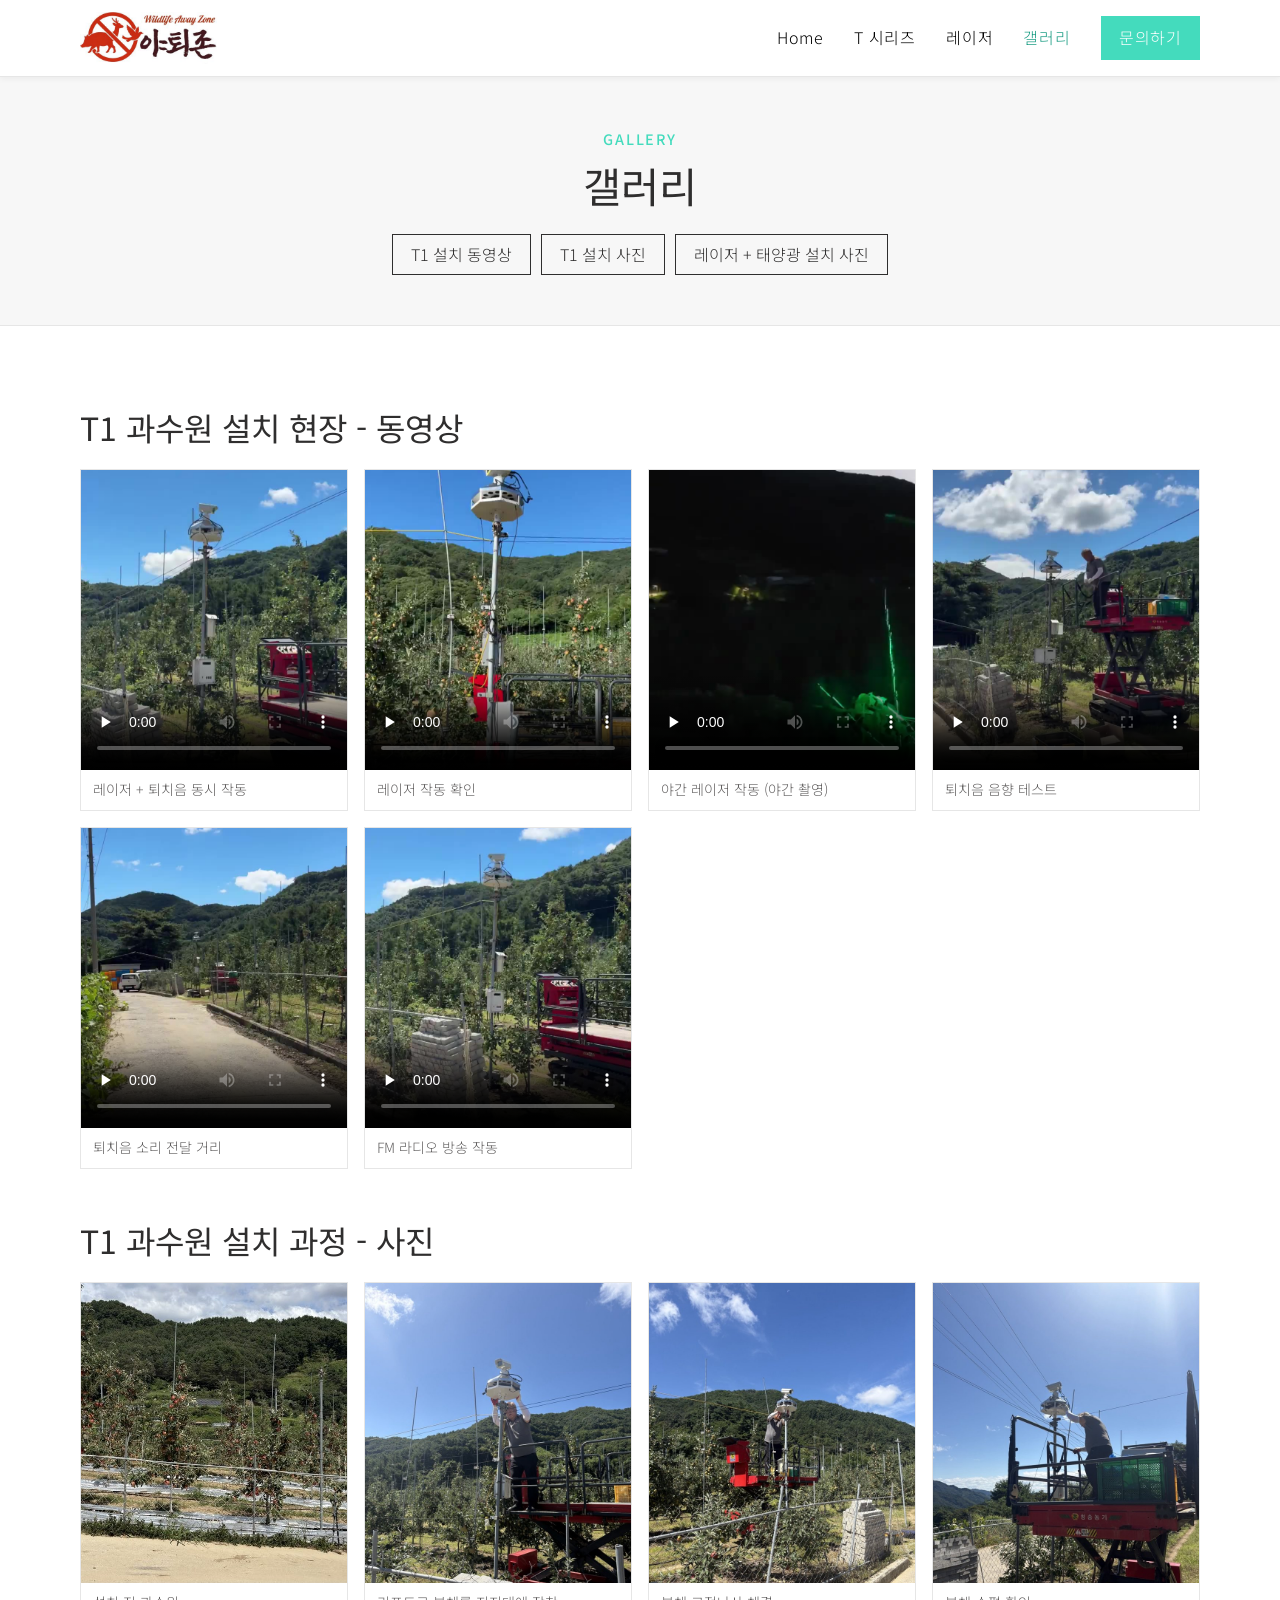
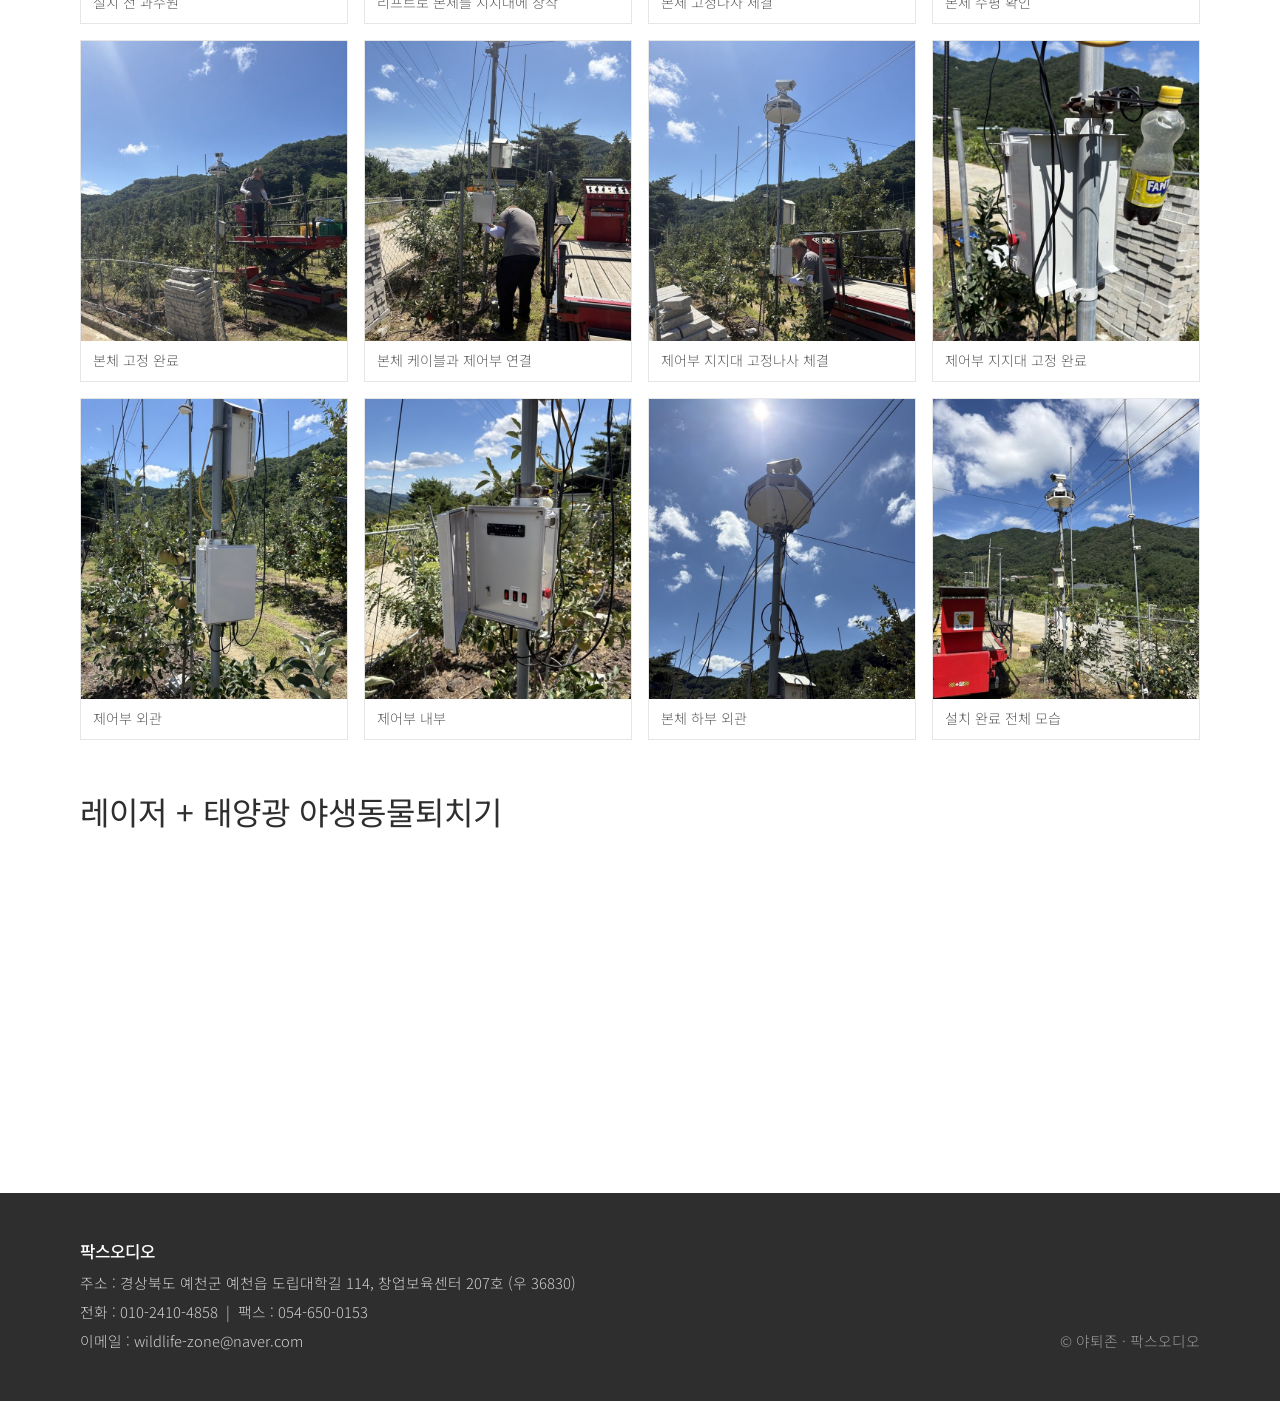
==== gallery.html @ a384fa95 "Add files via upload" ====
<!DOCTYPE html>
<html lang="ko">
<head>
<meta charset="UTF-8">
<meta name="viewport" content="width=device-width, initial-scale=1">
<title>갤러리 | 야퇴존</title>
<meta name="description" content="야퇴존 - 레이저와 퇴치음을 결합한 스마트 조류퇴치기 T1, 레이저 조류퇴치기. 과수원·축사·양식장·공항·항만 조류 피해 방지.">
<link rel="icon" href="images/favicon.png">
<link rel="preconnect" href="https://fonts.googleapis.com">
<link href="https://fonts.googleapis.com/css2?family=Noto+Sans+KR:wght@300;400;500;700&display=swap" rel="stylesheet">
<link rel="stylesheet" href="css/style.css">
</head>
<body>

<!-- ===== 상단 메뉴 (모든 페이지 동일) ===== -->
<header>
  <div class="wrap">
    <a class="logo" href="index.html"><img src="images/logo.jpg" alt="야퇴존 Wildlife Away Zone"></a>
    <nav>
      <a href="index.html">Home</a>
      <a href="tseries.html">T 시리즈</a>
      <a href="laser.html">레이저</a>
      <a href="gallery.html" class="on">갤러리</a>
      <a href="mailto:wildlife-zone@naver.com" class="contact">문의하기</a>
    </nav>
  </div>
</header>

<div class="page-top">
  <div class="wrap">
    <span class="label">GALLERY</span>
    <h1>갤러리</h1>
    <div class="tabs">
      <a href="#t1-video">T1 설치 동영상</a>
      <a href="#t1-photo">T1 설치 사진</a>
      <a href="#laser-photo">레이저 + 태양광 설치 사진</a>
    </div>
  </div>
</div>

<section>
  <div class="wrap">

  <!-- ===== T1 설치 동영상 =====
       새 동영상 추가: 아래 <figure> 한 줄을 복사해서 파일 이름과 설명만 바꾸세요. -->
  <h2 class="gallery-title" id="t1-video">T1 과수원 설치 현장 - 동영상</h2>
  <div class="gallery">
    <figure><video src="videos/t1-laser-sound.mp4" poster="videos/t1-laser-sound.jpg" controls preload="none" playsinline></video><figcaption>레이저 + 퇴치음 동시 작동</figcaption></figure>
    <figure><video src="videos/t1-laser.mp4" poster="videos/t1-laser.jpg" controls preload="none" playsinline></video><figcaption>레이저 작동 확인</figcaption></figure>
    <figure><video src="videos/t1-night.mp4" poster="videos/t1-night.jpg" controls preload="none" playsinline></video><figcaption>야간 레이저 작동 (야간 촬영)</figcaption></figure>
    <figure><video src="videos/t1-sound-test.mp4" poster="videos/t1-sound-test.jpg" controls preload="none" playsinline></video><figcaption>퇴치음 음향 테스트</figcaption></figure>
    <figure><video src="videos/t1-sound-distance.mp4" poster="videos/t1-sound-distance.jpg" controls preload="none" playsinline></video><figcaption>퇴치음 소리 전달 거리</figcaption></figure>
    <figure><video src="videos/t1-fm-radio.mp4" poster="videos/t1-fm-radio.jpg" controls preload="none" playsinline></video><figcaption>FM 라디오 방송 작동</figcaption></figure>
  </div>

  <!-- ===== T1 설치 사진 =====
       새 사진 추가: 아래 <figure> 한 줄을 복사해서 파일 이름과 설명만 바꾸세요. -->
  <h2 class="gallery-title" id="t1-photo">T1 과수원 설치 과정 - 사진</h2>
  <div class="gallery">
    <figure><a href="images/gallery/t1-install-01.jpg" target="_blank"><img src="images/gallery/t1-install-01.jpg" alt="설치 전 과수원" loading="lazy"></a><figcaption>설치 전 과수원</figcaption></figure>
    <figure><a href="images/gallery/t1-install-02.jpg" target="_blank"><img src="images/gallery/t1-install-02.jpg" alt="리프트로 본체를 지지대에 장착" loading="lazy"></a><figcaption>리프트로 본체를 지지대에 장착</figcaption></figure>
    <figure><a href="images/gallery/t1-install-03.jpg" target="_blank"><img src="images/gallery/t1-install-03.jpg" alt="본체 고정나사 체결" loading="lazy"></a><figcaption>본체 고정나사 체결</figcaption></figure>
    <figure><a href="images/gallery/t1-install-04.jpg" target="_blank"><img src="images/gallery/t1-install-04.jpg" alt="본체 수평 확인" loading="lazy"></a><figcaption>본체 수평 확인</figcaption></figure>
    <figure><a href="images/gallery/t1-install-05.jpg" target="_blank"><img src="images/gallery/t1-install-05.jpg" alt="본체 고정 완료" loading="lazy"></a><figcaption>본체 고정 완료</figcaption></figure>
    <figure><a href="images/gallery/t1-install-06.jpg" target="_blank"><img src="images/gallery/t1-install-06.jpg" alt="본체 케이블과 제어부 연결" loading="lazy"></a><figcaption>본체 케이블과 제어부 연결</figcaption></figure>
    <figure><a href="images/gallery/t1-install-07.jpg" target="_blank"><img src="images/gallery/t1-install-07.jpg" alt="제어부 지지대 고정나사 체결" loading="lazy"></a><figcaption>제어부 지지대 고정나사 체결</figcaption></figure>
    <figure><a href="images/gallery/t1-install-08.jpg" target="_blank"><img src="images/gallery/t1-install-08.jpg" alt="제어부 지지대 고정 완료" loading="lazy"></a><figcaption>제어부 지지대 고정 완료</figcaption></figure>
    <figure><a href="images/gallery/t1-install-09.jpg" target="_blank"><img src="images/gallery/t1-install-09.jpg" alt="제어부 외관" loading="lazy"></a><figcaption>제어부 외관</figcaption></figure>
    <figure><a href="images/gallery/t1-install-10.jpg" target="_blank"><img src="images/gallery/t1-install-10.jpg" alt="제어부 내부" loading="lazy"></a><figcaption>제어부 내부</figcaption></figure>
    <figure><a href="images/gallery/t1-install-11.jpg" target="_blank"><img src="images/gallery/t1-install-11.jpg" alt="본체 하부 외관" loading="lazy"></a><figcaption>본체 하부 외관</figcaption></figure>
    <figure><a href="images/gallery/t1-install-12.jpg" target="_blank"><img src="images/gallery/t1-install-12.jpg" alt="설치 완료 전체 모습" loading="lazy"></a><figcaption>설치 완료 전체 모습</figcaption></figure>
  </div>

  <!-- ===== 레이저 + 태양광 설치 사례 =====
       설치 사례가 생기면 위 T1 사진 <figure> 한 줄을 복사해 아래 gallery 안에 붙여 넣으세요. -->
  <h2 class="gallery-title" id="laser-photo">레이저 + 태양광 야생동물퇴치기</h2>
  <div class="gallery"></div>

  </div>
</section>

<!-- ===== 하단 회사 정보 (모든 페이지 동일) ===== -->
<footer>
  <div class="wrap">
    <div>
      <b>팍스오디오</b>
      <p>주소 : 경상북도 예천군 예천읍 도립대학길 114, 창업보육센터 207호 (우 36830)</p>
      <p>전화 : <a href="tel:010-2410-4858">010-2410-4858</a> &nbsp;|&nbsp; 팩스 : 054-650-0153</p>
      <p>이메일 : <a href="mailto:wildlife-zone@naver.com">wildlife-zone@naver.com</a></p>
    </div>
    <p class="copy">© 야퇴존 · 팍스오디오</p>
  </div>
</footer>

<script src="js/contact.js"></script>
</body>
</html>
---- css/style.css ----
/* =========================================================
   야퇴존 웹사이트 공통 스타일 (모든 페이지가 이 파일 하나를 사용)
   색상을 바꾸려면 아래 :root 의 값만 수정하면 됩니다.
   ========================================================= */
:root {
  --dark: #2f2e2e;      /* 상단 메뉴·하단 정보 바탕색 */
  --mint: #44dbbd;      /* 버튼·강조색 */
  --text: #605e5e;      /* 본문 글자색 */
  --title: #2f2e2e;     /* 제목 글자색 */
  --line: #e6e6e6;      /* 구분선 */
  --light: #f7f7f7;     /* 옅은 회색 바탕 */
}

* { box-sizing: border-box; }
html { scroll-behavior: smooth; }
body {
  margin: 0;
  background: #fff;
  color: var(--text);
  font-family: 'Noto Sans KR', 'Malgun Gothic', sans-serif;
  font-weight: 300;
  line-height: 1.7;
  word-break: keep-all;
}
img, video { max-width: 100%; display: block; }
a { color: inherit; }
h1, h2, h3, h4 { color: var(--title); font-weight: 400; line-height: 1.35; margin: 0 0 .6em; }
h1 { font-size: 2.6rem; }
h2 { font-size: 2rem; }
h3 { font-size: 1.35rem; }
.wrap { max-width: 1160px; margin: 0 auto; padding: 0 20px; }

/* ---------- 상단 메뉴 ---------- */
header {
  background: #fff;
  border-bottom: 1px solid var(--line);
  box-shadow: 0 2px 6px rgba(0,0,0,.05);
  position: sticky; top: 0; z-index: 10;
}
header .wrap { display: flex; align-items: center; justify-content: space-between; height: 76px; gap: 16px; }
.logo { display: block; }
.logo img { height: 52px; width: auto; }
nav { display: flex; align-items: center; gap: 30px; }
nav a { color: #000; text-decoration: none; font-size: 1rem; letter-spacing: .05em; }
nav a:hover, nav a.on { color: #1a9c83; }
nav a.contact { background: var(--mint); color: #fff; padding: 8px 18px; }
nav a.contact:hover { color: #fff; opacity: .85; }

/* ---------- 버튼 ---------- */
.btn {
  display: inline-block; background: var(--mint); color: #fff;
  padding: 12px 34px; text-decoration: none; font-weight: 400; letter-spacing: .05em;
}
.btn:hover { opacity: .85; }

/* ---------- 섹션 공통 ---------- */
section { padding: 80px 0; }
section.gray { background: var(--light); }
.section-title { text-align: center; margin-bottom: 50px; }
.section-title p { margin: 0; }
.label { color: var(--mint); font-weight: 500; letter-spacing: .12em; font-size: .9rem; margin-bottom: 6px; display: block; }
.badge { display: inline-block; border: 1px solid var(--mint); color: #1a9c83; font-size: .85rem; padding: 2px 12px; margin-bottom: 14px; font-weight: 400; }

/* 제품 소개: 글(왼쪽) + 사진(오른쪽) */
.feature { display: grid; grid-template-columns: 1fr 1fr; gap: 60px; align-items: center; }
.feature.reverse .feature-img { order: -1; }
.feature-img img { width: 100%; max-height: 620px; object-fit: contain; margin: 0 auto; }
.feature ul { padding-left: 1.1em; margin: 0 0 28px; }
.feature li { margin: 4px 0; }

/* 제품군·적용분야 (3단) */
.cols { display: grid; grid-template-columns: repeat(2, 1fr); gap: 50px; }
.col h3 { letter-spacing: .08em; border-bottom: 2px solid var(--mint); padding-bottom: 10px; }
.col ol, .col ul { padding-left: 1.3em; }
.col a { text-decoration: none; }
.col a:hover { color: var(--mint); }
.icons { display: grid; grid-template-columns: repeat(6, 1fr); gap: 20px; margin-top: 60px; text-align: center; }
.icons img { width: 90px; margin: 0 auto 8px; }

/* 동영상 */
.video-box { max-width: 900px; margin: 0 auto; }
.video-box video { width: auto; max-width: 100%; max-height: 80vh; margin: 0 auto; background: #000; }

/* ---------- 제품 상세 페이지 ---------- */
.page-top { background: var(--light); padding: 50px 0; text-align: center; border-bottom: 1px solid var(--line); }
.page-top h1 { margin: 0; }
.tabs { display: flex; justify-content: center; flex-wrap: wrap; gap: 10px; margin-top: 20px; }
.tabs a { border: 1px solid var(--dark); padding: 6px 18px; text-decoration: none; color: var(--dark); }
.tabs a:hover { background: var(--dark); color: #fff; }

.product { border-bottom: 1px solid var(--line); scroll-margin-top: 80px; }
.product:last-of-type { border-bottom: 0; }
.product-head { margin-bottom: 30px; }
.product-head p { max-width: 820px; }
.photos { display: grid; grid-template-columns: repeat(auto-fill, minmax(240px, 1fr)); gap: 16px; margin: 30px 0 40px; }
.photos figure { margin: 0; background: #fff; border: 1px solid var(--line); }
.photos img { width: 100%; height: 260px; object-fit: contain; background: #fff; }
.photos figcaption { font-size: .88rem; padding: 8px 12px; border-top: 1px solid var(--line); }
.photos a { display: block; }

.spec { width: 100%; border-collapse: collapse; margin: 10px 0 20px; font-size: .95rem; }
.spec th, .spec td { border-top: 1px solid var(--line); border-bottom: 1px solid var(--line); padding: 10px 14px; text-align: left; vertical-align: top; }
.spec th { width: 26%; background: var(--light); color: var(--title); font-weight: 500; }
.spec caption { text-align: left; font-weight: 500; color: var(--title); padding-bottom: 8px; font-size: 1.05rem; }
.two-spec { display: grid; grid-template-columns: 1fr 1fr; gap: 30px; align-items: start; }
.points { display: grid; grid-template-columns: repeat(3, 1fr); gap: 20px; margin: 10px 0 30px; }
.points div { border-top: 3px solid var(--mint); background: var(--light); padding: 18px 20px; }
.points b { display: block; color: var(--title); font-weight: 500; margin-bottom: 4px; }

/* ---------- 갤러리 ---------- */
.gallery { display: grid; grid-template-columns: repeat(auto-fill, minmax(250px, 1fr)); gap: 16px; }
.gallery figure { margin: 0; border: 1px solid var(--line); background: #fff; }
.gallery img { width: 100%; height: 300px; object-fit: cover; object-position: top; }
.gallery video { width: 100%; height: 300px; object-fit: cover; background: #000; }
.gallery figcaption { font-size: .88rem; padding: 8px 12px; }
.gallery-title { margin: 50px 0 20px; }
.gallery-title:first-child { margin-top: 0; }

/* ---------- 하단 회사 정보 ---------- */
footer { background: var(--dark); color: #cfcfcf; padding: 44px 0; font-size: .92rem; }
footer .wrap { display: flex; justify-content: space-between; gap: 30px; flex-wrap: wrap; }
footer b { color: #fff; font-weight: 500; font-size: 1.05rem; }
footer p { margin: 4px 0; }
footer a { text-decoration: none; }
footer .copy { color: #9a9a9a; align-self: flex-end; }

/* ---------- 모바일 ---------- */
@media (max-width: 860px) {
  h1 { font-size: 2rem; } h2 { font-size: 1.6rem; }
  header .wrap { flex-direction: column; height: auto; padding: 10px 16px; gap: 8px; }
  .logo img { height: 40px; }
  nav { gap: 16px; flex-wrap: wrap; justify-content: center; }
  nav a { font-size: .95rem; }
  nav a.contact { padding: 4px 12px; }
  section { padding: 50px 0; }
  .wrap { padding: 0 16px; }
  .feature, .cols, .two-spec { grid-template-columns: 1fr; gap: 30px; }
  .feature.reverse .feature-img { order: 0; }
  .icons { grid-template-columns: repeat(3, 1fr); }
  .points { grid-template-columns: 1fr; }
  .spec th { width: 36%; }
  .product { scroll-margin-top: 130px; }
}

/* ---------- 문의하기 창 (js/contact.js) ---------- */
.modal { display: none; position: fixed; inset: 0; background: rgba(0,0,0,.55); z-index: 100; padding: 20px; overflow-y: auto; }
.modal.open { display: flex; align-items: flex-start; justify-content: center; }
.modal-box { background: #fff; width: 100%; max-width: 620px; margin: 40px auto; padding: 36px 36px 28px; position: relative; border-top: 4px solid var(--mint); }
.modal-box h2 { margin-bottom: 4px; }
.modal-desc { margin: 0 0 20px; }
.modal-close { position: absolute; top: 10px; right: 14px; border: 0; background: none; font-size: 2rem; line-height: 1; cursor: pointer; color: var(--text); }
.modal label { display: block; margin-bottom: 14px; font-size: .92rem; color: var(--title); font-weight: 400; }
.modal input[type=text], .modal input[type=tel], .modal input[type=email], .modal select, .modal textarea {
  display: block; width: 100%; margin-top: 4px; padding: 10px 12px; border: 1px solid #cfcfcf; font: inherit; font-size: 1rem; color: var(--title); background: #fff; border-radius: 0; }
.modal input:focus, .modal select:focus, .modal textarea:focus { outline: 2px solid var(--mint); border-color: var(--mint); }
.modal .row2 { display: grid; grid-template-columns: 1fr 1fr; gap: 14px; }
.modal .agree { font-size: .85rem; color: var(--text); font-weight: 300; }
.modal button.btn { border: 0; cursor: pointer; font: inherit; font-size: 1rem; }
.modal button.btn:disabled { opacity: .5; }
.form-result { margin: 12px 0 0; color: #1a9c83; font-weight: 400; }
.hidden { display: none; }
@media (max-width: 860px) {
  .modal { padding: 10px; }
  .modal-box { margin: 10px auto; padding: 30px 18px 20px; }
  .modal .row2 { grid-template-columns: 1fr; gap: 0; }
}
/* 사진 2장씩 크게 */
.photos.two { grid-template-columns: repeat(2, 1fr); }
.photos.two img { height: 440px; }
@media (max-width: 860px) { .photos.two { grid-template-columns: 1fr; } .photos.two img { height: 340px; } }
.gallery:empty { min-height: 260px; }
.photos.two.narrow { max-width: 760px; margin-left: auto; margin-right: auto; }
.photos.two.narrow img { height: 520px; object-fit: cover; object-position: top; }
@media (max-width: 860px) { .photos.two.narrow img { height: 420px; } }
/* 사진 1장 가운데 */
.photos.single { display: block; max-width: 460px; margin: 30px auto 40px; }
.photos.single img { height: auto; max-height: none; width: 100%; }
.photos.single figcaption { text-align: center; }
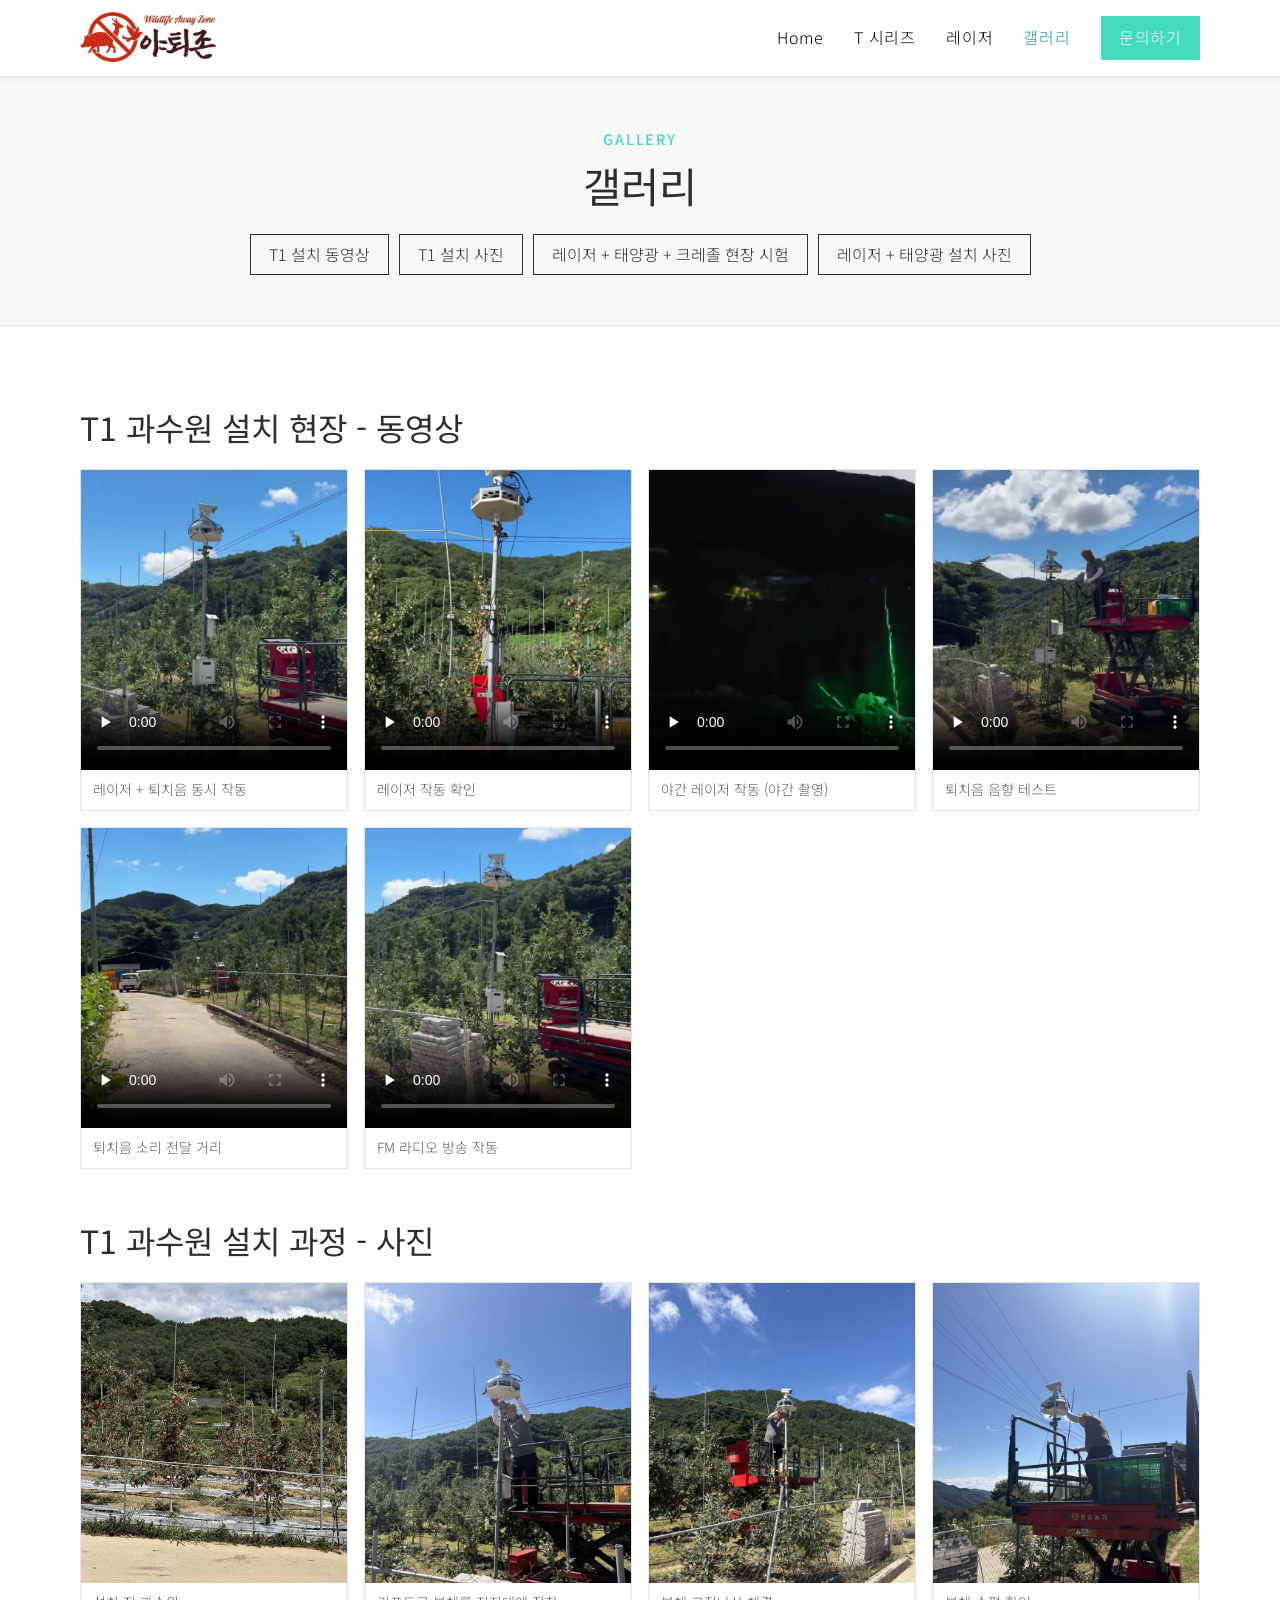
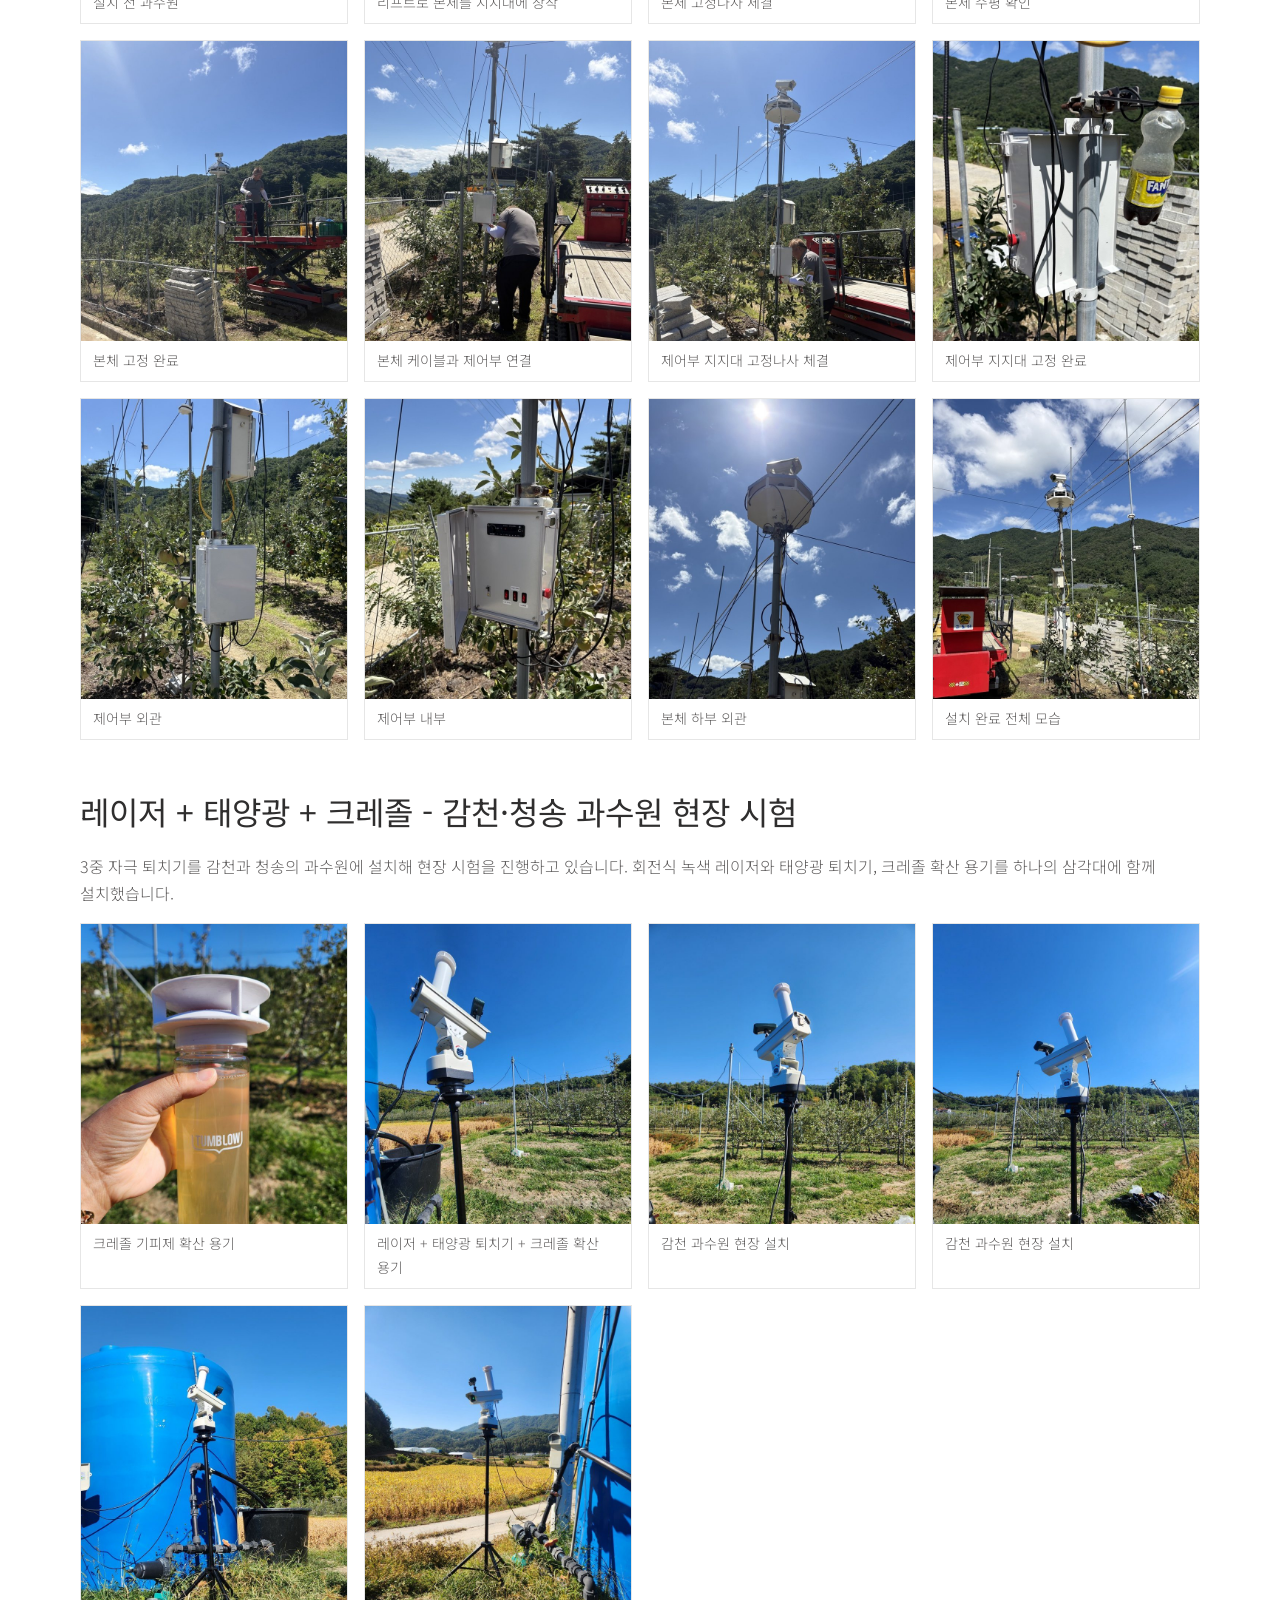
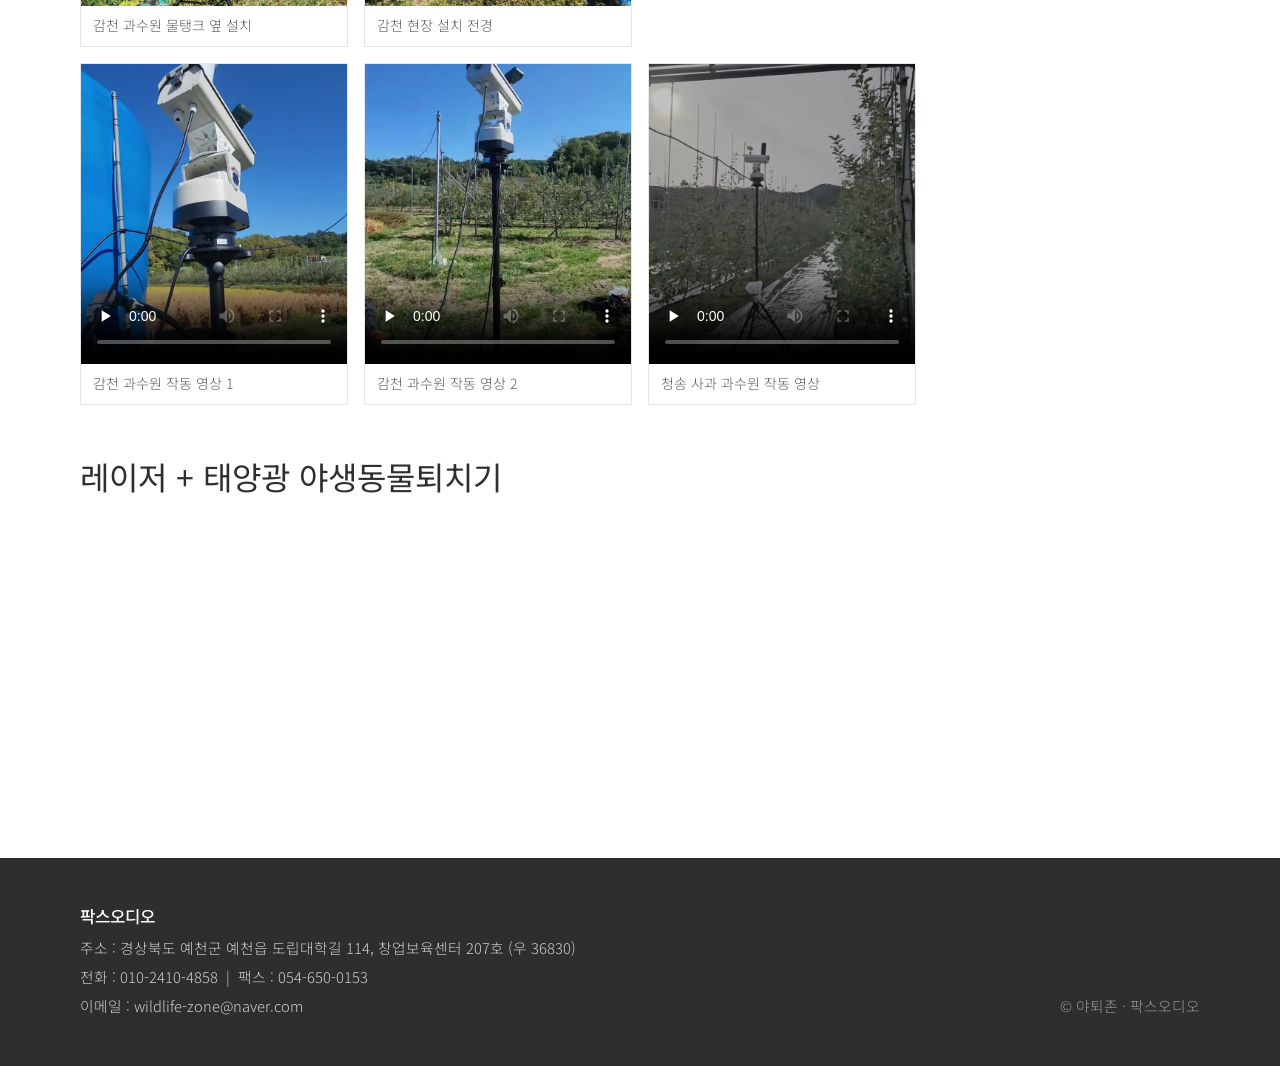
==== commit 80ede916: "Add files via upload" ====
--- a/gallery.html
+++ b/gallery.html
@@ -3,8 +3,15 @@
 <head>
 <meta charset="UTF-8">
 <meta name="viewport" content="width=device-width, initial-scale=1">
-<title>갤러리 | 야퇴존</title>
-<meta name="description" content="야퇴존 - 레이저와 퇴치음을 결합한 스마트 조류퇴치기 T1, 레이저 조류퇴치기. 과수원·축사·양식장·공항·항만 조류 피해 방지.">
+<title>설치 사례 갤러리 | 야퇴존</title>
+<meta name="description" content="야퇴존 스마트 조류퇴치기 T1과 레이저 + 태양광 + 크레졸 3중 자극 퇴치기의 과수원 설치 사진과 현장 작동 동영상.">
+<link rel="canonical" href="https://www.wildlife-zone.com/gallery">
+<meta property="og:type" content="website">
+<meta property="og:site_name" content="야퇴존">
+<meta property="og:title" content="설치 사례 갤러리 | 야퇴존">
+<meta property="og:description" content="야퇴존 스마트 조류퇴치기 T1과 레이저 + 태양광 + 크레졸 3중 자극 퇴치기의 과수원 설치 사진과 현장 작동 동영상.">
+<meta property="og:url" content="https://www.wildlife-zone.com/gallery">
+<meta property="og:image" content="https://www.wildlife-zone.com/images/t1/t1-main.jpg">
 <link rel="icon" href="images/favicon.png">
 <link rel="preconnect" href="https://fonts.googleapis.com">
 <link href="https://fonts.googleapis.com/css2?family=Noto+Sans+KR:wght@300;400;500;700&display=swap" rel="stylesheet">
@@ -33,6 +40,7 @@
     <div class="tabs">
       <a href="#t1-video">T1 설치 동영상</a>
       <a href="#t1-photo">T1 설치 사진</a>
+      <a href="#hybrid-field">레이저 + 태양광 + 크레졸 현장 시험</a>
       <a href="#laser-photo">레이저 + 태양광 설치 사진</a>
     </div>
   </div>
@@ -71,6 +79,24 @@
     <figure><a href="images/gallery/t1-install-12.jpg" target="_blank"><img src="images/gallery/t1-install-12.jpg" alt="설치 완료 전체 모습" loading="lazy"></a><figcaption>설치 완료 전체 모습</figcaption></figure>
   </div>
 
+  <!-- ===== 레이저 + 태양광 + 크레졸 현장 시험 (감천·청송) =====
+       사진·동영상 추가: <figure> 한 줄을 복사해서 파일 이름과 설명만 바꾸세요. -->
+  <h2 class="gallery-title" id="hybrid-field">레이저 + 태양광 + 크레졸 - 감천·청송 과수원 현장 시험</h2>
+  <p>3중 자극 퇴치기를 감천과 청송의 과수원에 설치해 현장 시험을 진행하고 있습니다. 회전식 녹색 레이저와 태양광 퇴치기, 크레졸 확산 용기를 하나의 삼각대에 함께 설치했습니다.</p>
+  <div class="gallery">
+    <figure><a href="images/laser/hybrid-field-01.jpg" target="_blank"><img src="images/laser/hybrid-field-01.jpg" alt="크레졸 기피제 확산 용기" loading="lazy"></a><figcaption>크레졸 기피제 확산 용기</figcaption></figure>
+    <figure><a href="images/laser/hybrid-field-02.jpg" target="_blank"><img src="images/laser/hybrid-field-02.jpg" alt="레이저와 태양광 퇴치기, 크레졸 확산 용기 일체 구성" loading="lazy"></a><figcaption>레이저 + 태양광 퇴치기 + 크레졸 확산 용기</figcaption></figure>
+    <figure><a href="images/laser/hybrid-field-03.jpg" target="_blank"><img src="images/laser/hybrid-field-03.jpg" alt="감천 과수원 현장 설치" loading="lazy"></a><figcaption>감천 과수원 현장 설치</figcaption></figure>
+    <figure><a href="images/laser/hybrid-field-04.jpg" target="_blank"><img src="images/laser/hybrid-field-04.jpg" alt="감천 과수원 현장 설치" loading="lazy"></a><figcaption>감천 과수원 현장 설치</figcaption></figure>
+    <figure><a href="images/laser/hybrid-field-05.jpg" target="_blank"><img src="images/laser/hybrid-field-05.jpg" alt="감천 과수원 물탱크 옆 설치" loading="lazy"></a><figcaption>감천 과수원 물탱크 옆 설치</figcaption></figure>
+    <figure><a href="images/laser/hybrid-field-06.jpg" target="_blank"><img src="images/laser/hybrid-field-06.jpg" alt="감천 현장 설치 전경" loading="lazy"></a><figcaption>감천 현장 설치 전경</figcaption></figure>
+  </div>
+  <div class="gallery" style="margin-top:16px">
+    <figure><video src="videos/hybrid-gamcheon-1.mp4" poster="videos/hybrid-gamcheon-1.jpg" controls preload="none" playsinline></video><figcaption>감천 과수원 작동 영상 1</figcaption></figure>
+    <figure><video src="videos/hybrid-gamcheon-2.mp4" poster="videos/hybrid-gamcheon-2.jpg" controls preload="none" playsinline></video><figcaption>감천 과수원 작동 영상 2</figcaption></figure>
+    <figure><video src="videos/hybrid-cheongsong.mp4" poster="videos/hybrid-cheongsong.jpg" controls preload="none" playsinline></video><figcaption>청송 사과 과수원 작동 영상</figcaption></figure>
+  </div>
+
   <!-- ===== 레이저 + 태양광 설치 사례 =====
        설치 사례가 생기면 위 T1 사진 <figure> 한 줄을 복사해 아래 gallery 안에 붙여 넣으세요. -->
   <h2 class="gallery-title" id="laser-photo">레이저 + 태양광 야생동물퇴치기</h2>
